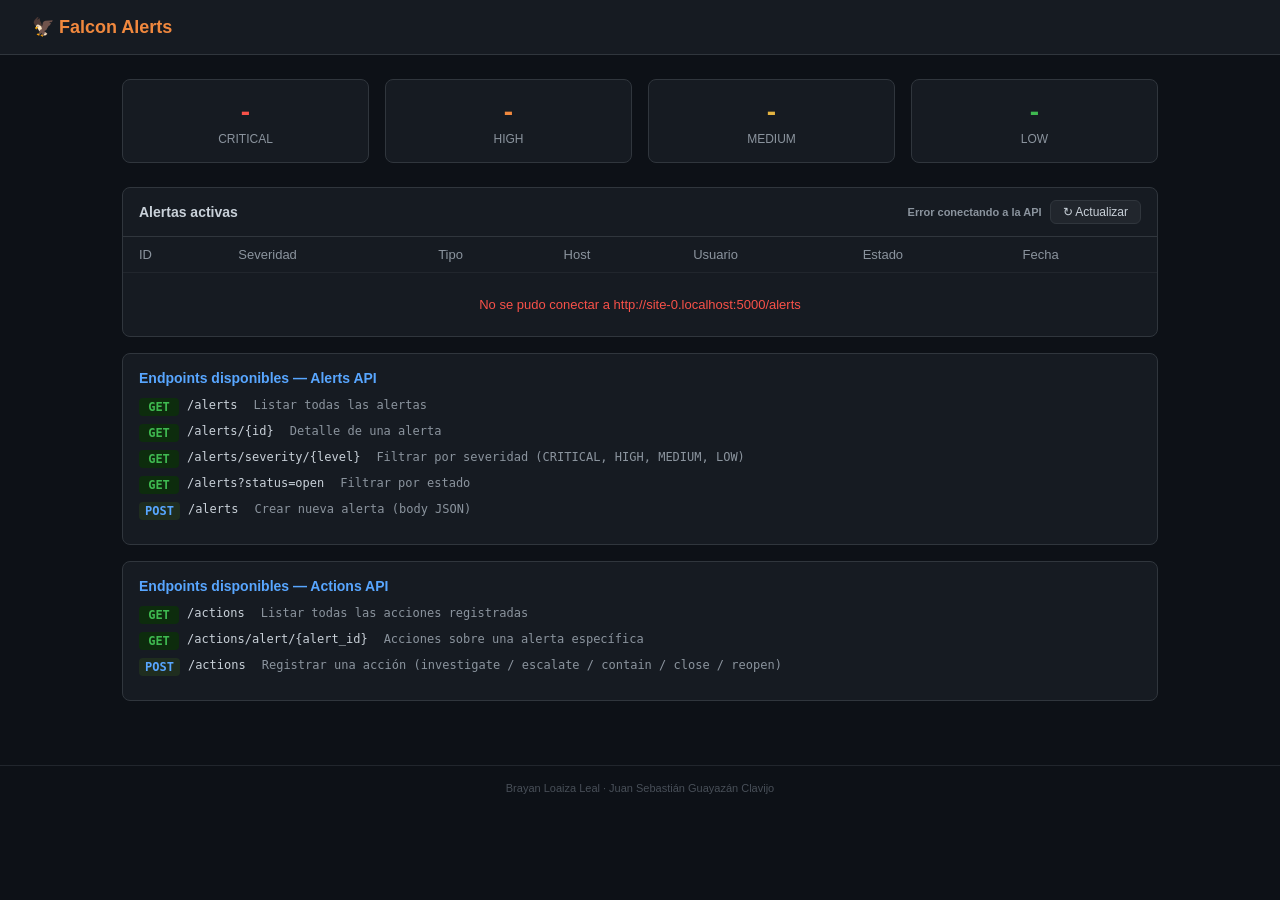
==== frontend/index.html @ 97230bf5 "feat(frontend): replace placeholder with dashboard consuming the alerts and actions APIs" ====
<!DOCTYPE html>
<html lang="es">
<head>
  <meta charset="UTF-8">
  <meta name="viewport" content="width=device-width, initial-scale=1.0">
  <title>Falcon Alerts</title>
  <style>
    * { box-sizing: border-box; margin: 0; padding: 0; }
    body { font-family: 'Segoe UI', Arial, sans-serif; background: #0d1117; color: #c9d1d9; min-height: 100vh; }
    header { background: #161b22; border-bottom: 1px solid #30363d; padding: 16px 32px; display: flex; align-items: center; gap: 16px; }
    header h1 { font-size: 18px; color: #f0883e; font-weight: 600; }
    .container { max-width: 1100px; margin: 0 auto; padding: 24px 32px; }
    .stats { display: grid; grid-template-columns: repeat(4, 1fr); gap: 16px; margin-bottom: 24px; }
    .stat-card { background: #161b22; border: 1px solid #30363d; border-radius: 8px; padding: 16px; text-align: center; }
    .stat-card .num { font-size: 28px; font-weight: 700; }
    .stat-card .label { font-size: 12px; color: #8b949e; margin-top: 4px; }
    .num.critical { color: #f85149; }
    .num.high { color: #f0883e; }
    .num.medium { color: #e3b341; }
    .num.low { color: #3fb950; }
    .panel { background: #161b22; border: 1px solid #30363d; border-radius: 8px; margin-bottom: 16px; }
    .panel-header { padding: 12px 16px; border-bottom: 1px solid #30363d; font-size: 14px; font-weight: 600; display: flex; justify-content: space-between; align-items: center; }
    table { width: 100%; border-collapse: collapse; font-size: 13px; }
    th { padding: 10px 16px; text-align: left; color: #8b949e; font-weight: 500; border-bottom: 1px solid #21262d; }
    td { padding: 10px 16px; border-bottom: 1px solid #21262d; }
    tr:last-child td { border-bottom: none; }
    tr:hover td { background: #1c2128; }
    .badge { padding: 2px 8px; border-radius: 12px; font-size: 11px; font-weight: 600; }
    .badge.CRITICAL { background: #3d0f0f; color: #f85149; border: 1px solid #f85149; }
    .badge.HIGH { background: #3d1f00; color: #f0883e; border: 1px solid #f0883e; }
    .badge.MEDIUM { background: #2d2200; color: #e3b341; border: 1px solid #e3b341; }
    .badge.LOW { background: #0d2c0d; color: #3fb950; border: 1px solid #3fb950; }
    .badge.open { background: #1f2d1f; color: #3fb950; }
    .badge.investigating { background: #1f2230; color: #58a6ff; }
    .badge.closed { background: #21262d; color: #8b949e; }
    .api-section { background: #161b22; border: 1px solid #30363d; border-radius: 8px; padding: 16px; margin-bottom: 16px; }
    .api-section h3 { font-size: 14px; margin-bottom: 12px; color: #58a6ff; }
    .endpoint { display: flex; gap: 8px; align-items: flex-start; margin-bottom: 8px; font-size: 12px; font-family: monospace; }
    .method { padding: 2px 6px; border-radius: 4px; font-weight: 700; min-width: 40px; text-align: center; }
    .method.GET { background: #0d2c0d; color: #3fb950; }
    .method.POST { background: #1f2d1f; color: #58a6ff; }
    .endpoint-path { color: #c9d1d9; }
    .endpoint-desc { color: #8b949e; margin-left: 8px; }
    footer { text-align: center; padding: 16px; font-size: 11px; color: #484f58; border-top: 1px solid #21262d; margin-top: 24px; }
    .refresh-btn { background: #21262d; border: 1px solid #30363d; color: #c9d1d9; padding: 4px 12px; border-radius: 6px; font-size: 12px; cursor: pointer; }
    .refresh-btn:hover { background: #30363d; }
    #status { font-size: 11px; color: #8b949e; }
    .mono { font-family: monospace; font-size: 12px; }
  </style>
</head>
<body>

<header>
  <h1>🦅 Falcon Alerts</h1>
</header>

<div class="container">

  <div class="stats">
    <div class="stat-card"><div class="num critical" id="cnt-critical">-</div><div class="label">CRITICAL</div></div>
    <div class="stat-card"><div class="num high" id="cnt-high">-</div><div class="label">HIGH</div></div>
    <div class="stat-card"><div class="num medium" id="cnt-medium">-</div><div class="label">MEDIUM</div></div>
    <div class="stat-card"><div class="num low" id="cnt-low">-</div><div class="label">LOW</div></div>
  </div>

  <div class="panel">
    <div class="panel-header">
      Alertas activas
      <div style="display:flex;gap:8px;align-items:center">
        <span id="status">cargando...</span>
        <button class="refresh-btn" onclick="loadAlerts()">↻ Actualizar</button>
      </div>
    </div>
    <table>
      <thead>
        <tr>
          <th>ID</th><th>Severidad</th><th>Tipo</th><th>Host</th><th>Usuario</th><th>Estado</th><th>Fecha</th>
        </tr>
      </thead>
      <tbody id="alerts-body">
        <tr><td colspan="7" style="text-align:center;color:#8b949e;padding:24px">Cargando alertas...</td></tr>
      </tbody>
    </table>
  </div>

  <div class="api-section">
    <h3>Endpoints disponibles — Alerts API</h3>
    <div class="endpoint"><span class="method GET">GET</span><span class="endpoint-path">/alerts</span><span class="endpoint-desc">Listar todas las alertas</span></div>
    <div class="endpoint"><span class="method GET">GET</span><span class="endpoint-path">/alerts/{id}</span><span class="endpoint-desc">Detalle de una alerta</span></div>
    <div class="endpoint"><span class="method GET">GET</span><span class="endpoint-path">/alerts/severity/{level}</span><span class="endpoint-desc">Filtrar por severidad (CRITICAL, HIGH, MEDIUM, LOW)</span></div>
    <div class="endpoint"><span class="method GET">GET</span><span class="endpoint-path">/alerts?status=open</span><span class="endpoint-desc">Filtrar por estado</span></div>
    <div class="endpoint"><span class="method POST">POST</span><span class="endpoint-path">/alerts</span><span class="endpoint-desc">Crear nueva alerta (body JSON)</span></div>
  </div>

  <div class="api-section">
    <h3>Endpoints disponibles — Actions API</h3>
    <div class="endpoint"><span class="method GET">GET</span><span class="endpoint-path">/actions</span><span class="endpoint-desc">Listar todas las acciones registradas</span></div>
    <div class="endpoint"><span class="method GET">GET</span><span class="endpoint-path">/actions/alert/{alert_id}</span><span class="endpoint-desc">Acciones sobre una alerta específica</span></div>
    <div class="endpoint"><span class="method POST">POST</span><span class="endpoint-path">/actions</span><span class="endpoint-desc">Registrar una acción (investigate / escalate / contain / close / reopen)</span></div>
  </div>

</div>

<footer>
  Brayan Loaiza Leal · Juan Sebastián Guayazán Clavijo
</footer>

<script>
const ALERTS_API = 'http://' + window.location.hostname + ':5000';

async function loadAlerts() {
  document.getElementById('status').textContent = 'actualizando...';
  try {
    const res = await fetch(ALERTS_API + '/alerts');
    const data = await res.json();
    const alerts = data.alerts || [];

    const counts = { CRITICAL: 0, HIGH: 0, MEDIUM: 0, LOW: 0 };
    alerts.forEach(a => { if (counts[a.severity] !== undefined) counts[a.severity]++; });
    document.getElementById('cnt-critical').textContent = counts.CRITICAL;
    document.getElementById('cnt-high').textContent = counts.HIGH;
    document.getElementById('cnt-medium').textContent = counts.MEDIUM;
    document.getElementById('cnt-low').textContent = counts.LOW;

    const tbody = document.getElementById('alerts-body');
    tbody.innerHTML = alerts.map(a => `
      <tr>
        <td class="mono">${a.id}</td>
        <td><span class="badge ${a.severity}">${a.severity}</span></td>
        <td>${a.type}</td>
        <td class="mono">${a.host}</td>
        <td class="mono">${a.user}</td>
        <td><span class="badge ${a.status}">${a.status}</span></td>
        <td class="mono">${a.created_at.replace('T',' ').replace('Z','')}</td>
      </tr>`).join('');

    document.getElementById('status').textContent = `${alerts.length} alertas · ${new Date().toLocaleTimeString()}`;
  } catch(e) {
    document.getElementById('status').textContent = 'Error conectando a la API';
    document.getElementById('alerts-body').innerHTML =
      '<tr><td colspan="7" style="text-align:center;color:#f85149;padding:24px">No se pudo conectar a ' + ALERTS_API + '/alerts</td></tr>';
  }
}

loadAlerts();
setInterval(loadAlerts, 30000);
</script>
</body>
</html>
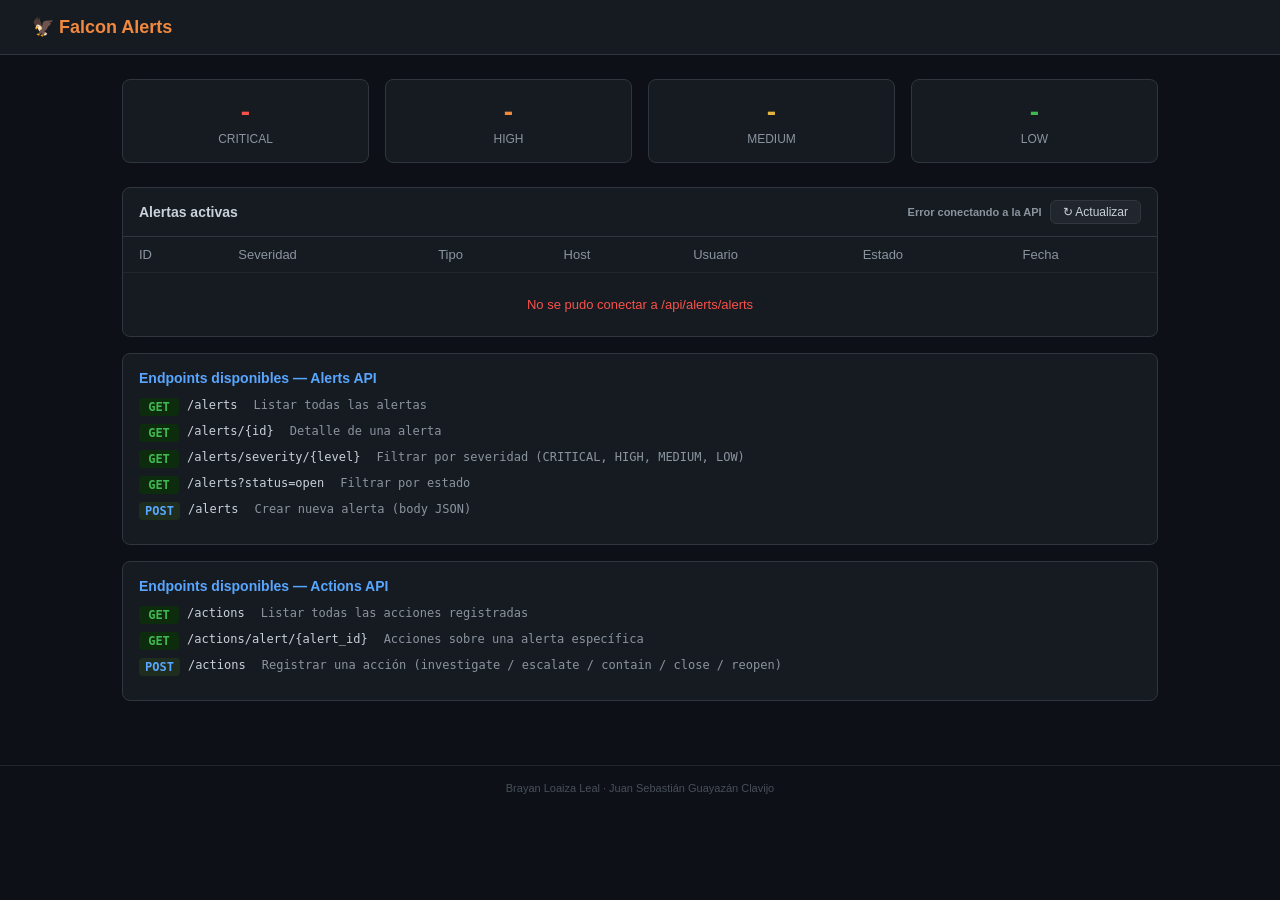
==== commit 221af33c: "fix(frontend): consume alerts API via nginx proxy to avoid CORS block The dashboard called http://<h" ====
--- a/frontend/index.html
+++ b/frontend/index.html
@@ -106,7 +106,7 @@
 </footer>
 
 <script>
-const ALERTS_API = 'http://' + window.location.hostname + ':5000';
+const ALERTS_API = '/api/alerts';
 
 async function loadAlerts() {
   document.getElementById('status').textContent = 'actualizando...';
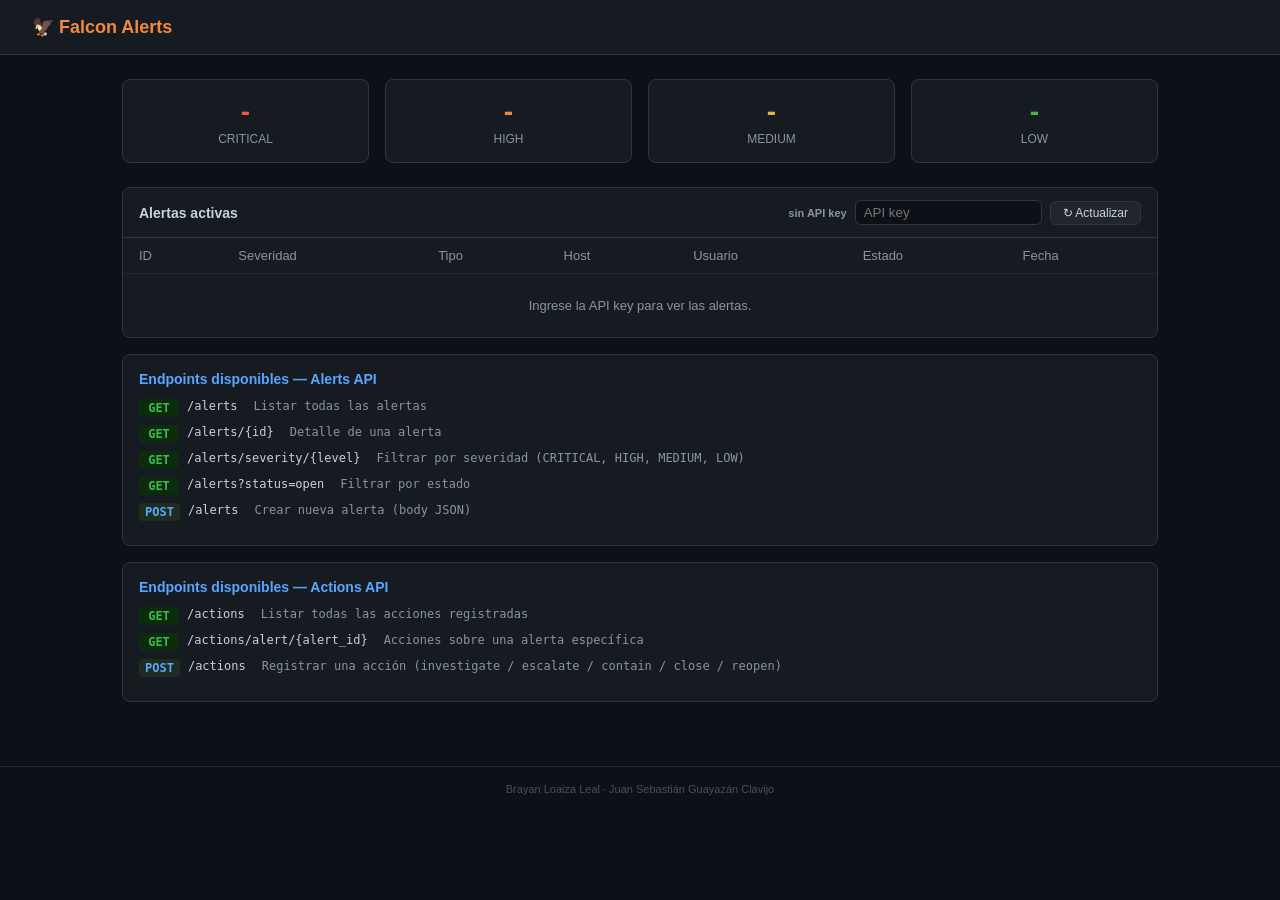
==== commit bcf76565: "fix(frontend): render API data as text and send the API key Remediates stored XSS, CWE-79 (F-01): ta" ====
--- a/frontend/index.html
+++ b/frontend/index.html
@@ -4,49 +4,7 @@
   <meta charset="UTF-8">
   <meta name="viewport" content="width=device-width, initial-scale=1.0">
   <title>Falcon Alerts</title>
-  <style>
-    * { box-sizing: border-box; margin: 0; padding: 0; }
-    body { font-family: 'Segoe UI', Arial, sans-serif; background: #0d1117; color: #c9d1d9; min-height: 100vh; }
-    header { background: #161b22; border-bottom: 1px solid #30363d; padding: 16px 32px; display: flex; align-items: center; gap: 16px; }
-    header h1 { font-size: 18px; color: #f0883e; font-weight: 600; }
-    .container { max-width: 1100px; margin: 0 auto; padding: 24px 32px; }
-    .stats { display: grid; grid-template-columns: repeat(4, 1fr); gap: 16px; margin-bottom: 24px; }
-    .stat-card { background: #161b22; border: 1px solid #30363d; border-radius: 8px; padding: 16px; text-align: center; }
-    .stat-card .num { font-size: 28px; font-weight: 700; }
-    .stat-card .label { font-size: 12px; color: #8b949e; margin-top: 4px; }
-    .num.critical { color: #f85149; }
-    .num.high { color: #f0883e; }
-    .num.medium { color: #e3b341; }
-    .num.low { color: #3fb950; }
-    .panel { background: #161b22; border: 1px solid #30363d; border-radius: 8px; margin-bottom: 16px; }
-    .panel-header { padding: 12px 16px; border-bottom: 1px solid #30363d; font-size: 14px; font-weight: 600; display: flex; justify-content: space-between; align-items: center; }
-    table { width: 100%; border-collapse: collapse; font-size: 13px; }
-    th { padding: 10px 16px; text-align: left; color: #8b949e; font-weight: 500; border-bottom: 1px solid #21262d; }
-    td { padding: 10px 16px; border-bottom: 1px solid #21262d; }
-    tr:last-child td { border-bottom: none; }
-    tr:hover td { background: #1c2128; }
-    .badge { padding: 2px 8px; border-radius: 12px; font-size: 11px; font-weight: 600; }
-    .badge.CRITICAL { background: #3d0f0f; color: #f85149; border: 1px solid #f85149; }
-    .badge.HIGH { background: #3d1f00; color: #f0883e; border: 1px solid #f0883e; }
-    .badge.MEDIUM { background: #2d2200; color: #e3b341; border: 1px solid #e3b341; }
-    .badge.LOW { background: #0d2c0d; color: #3fb950; border: 1px solid #3fb950; }
-    .badge.open { background: #1f2d1f; color: #3fb950; }
-    .badge.investigating { background: #1f2230; color: #58a6ff; }
-    .badge.closed { background: #21262d; color: #8b949e; }
-    .api-section { background: #161b22; border: 1px solid #30363d; border-radius: 8px; padding: 16px; margin-bottom: 16px; }
-    .api-section h3 { font-size: 14px; margin-bottom: 12px; color: #58a6ff; }
-    .endpoint { display: flex; gap: 8px; align-items: flex-start; margin-bottom: 8px; font-size: 12px; font-family: monospace; }
-    .method { padding: 2px 6px; border-radius: 4px; font-weight: 700; min-width: 40px; text-align: center; }
-    .method.GET { background: #0d2c0d; color: #3fb950; }
-    .method.POST { background: #1f2d1f; color: #58a6ff; }
-    .endpoint-path { color: #c9d1d9; }
-    .endpoint-desc { color: #8b949e; margin-left: 8px; }
-    footer { text-align: center; padding: 16px; font-size: 11px; color: #484f58; border-top: 1px solid #21262d; margin-top: 24px; }
-    .refresh-btn { background: #21262d; border: 1px solid #30363d; color: #c9d1d9; padding: 4px 12px; border-radius: 6px; font-size: 12px; cursor: pointer; }
-    .refresh-btn:hover { background: #30363d; }
-    #status { font-size: 11px; color: #8b949e; }
-    .mono { font-family: monospace; font-size: 12px; }
-  </style>
+  <link rel="stylesheet" href="styles.css">
 </head>
 <body>
 
@@ -66,9 +24,10 @@
   <div class="panel">
     <div class="panel-header">
       Alertas activas
-      <div style="display:flex;gap:8px;align-items:center">
-        <span id="status">cargando...</span>
-        <button class="refresh-btn" onclick="loadAlerts()">↻ Actualizar</button>
+      <div class="panel-actions">
+        <span id="status">sin API key</span>
+        <input id="api-key" class="api-key-input" type="password" placeholder="API key" autocomplete="off">
+        <button id="refresh" class="refresh-btn">↻ Actualizar</button>
       </div>
     </div>
     <table>
@@ -78,7 +37,7 @@
         </tr>
       </thead>
       <tbody id="alerts-body">
-        <tr><td colspan="7" style="text-align:center;color:#8b949e;padding:24px">Cargando alertas...</td></tr>
+        <tr><td colspan="7" class="message-cell">Ingrese la API key para ver las alertas.</td></tr>
       </tbody>
     </table>
   </div>
@@ -105,45 +64,6 @@
   Brayan Loaiza Leal · Juan Sebastián Guayazán Clavijo
 </footer>
 
-<script>
-const ALERTS_API = '/api/alerts';
-
-async function loadAlerts() {
-  document.getElementById('status').textContent = 'actualizando...';
-  try {
-    const res = await fetch(ALERTS_API + '/alerts');
-    const data = await res.json();
-    const alerts = data.alerts || [];
-
-    const counts = { CRITICAL: 0, HIGH: 0, MEDIUM: 0, LOW: 0 };
-    alerts.forEach(a => { if (counts[a.severity] !== undefined) counts[a.severity]++; });
-    document.getElementById('cnt-critical').textContent = counts.CRITICAL;
-    document.getElementById('cnt-high').textContent = counts.HIGH;
-    document.getElementById('cnt-medium').textContent = counts.MEDIUM;
-    document.getElementById('cnt-low').textContent = counts.LOW;
-
-    const tbody = document.getElementById('alerts-body');
-    tbody.innerHTML = alerts.map(a => `
-      <tr>
-        <td class="mono">${a.id}</td>
-        <td><span class="badge ${a.severity}">${a.severity}</span></td>
-        <td>${a.type}</td>
-        <td class="mono">${a.host}</td>
-        <td class="mono">${a.user}</td>
-        <td><span class="badge ${a.status}">${a.status}</span></td>
-        <td class="mono">${a.created_at.replace('T',' ').replace('Z','')}</td>
-      </tr>`).join('');
-
-    document.getElementById('status').textContent = `${alerts.length} alertas · ${new Date().toLocaleTimeString()}`;
-  } catch(e) {
-    document.getElementById('status').textContent = 'Error conectando a la API';
-    document.getElementById('alerts-body').innerHTML =
-      '<tr><td colspan="7" style="text-align:center;color:#f85149;padding:24px">No se pudo conectar a ' + ALERTS_API + '/alerts</td></tr>';
-  }
-}
-
-loadAlerts();
-setInterval(loadAlerts, 30000);
-</script>
+<script src="app.js"></script>
 </body>
 </html>
--- a/frontend/styles.css
+++ b/frontend/styles.css
@@ -0,0 +1,45 @@
+* { box-sizing: border-box; margin: 0; padding: 0; }
+body { font-family: 'Segoe UI', Arial, sans-serif; background: #0d1117; color: #c9d1d9; min-height: 100vh; }
+header { background: #161b22; border-bottom: 1px solid #30363d; padding: 16px 32px; display: flex; align-items: center; gap: 16px; }
+header h1 { font-size: 18px; color: #f0883e; font-weight: 600; }
+.container { max-width: 1100px; margin: 0 auto; padding: 24px 32px; }
+.stats { display: grid; grid-template-columns: repeat(4, 1fr); gap: 16px; margin-bottom: 24px; }
+.stat-card { background: #161b22; border: 1px solid #30363d; border-radius: 8px; padding: 16px; text-align: center; }
+.stat-card .num { font-size: 28px; font-weight: 700; }
+.stat-card .label { font-size: 12px; color: #8b949e; margin-top: 4px; }
+.num.critical { color: #f85149; }
+.num.high { color: #f0883e; }
+.num.medium { color: #e3b341; }
+.num.low { color: #3fb950; }
+.panel { background: #161b22; border: 1px solid #30363d; border-radius: 8px; margin-bottom: 16px; }
+.panel-header { padding: 12px 16px; border-bottom: 1px solid #30363d; font-size: 14px; font-weight: 600; display: flex; justify-content: space-between; align-items: center; }
+table { width: 100%; border-collapse: collapse; font-size: 13px; }
+th { padding: 10px 16px; text-align: left; color: #8b949e; font-weight: 500; border-bottom: 1px solid #21262d; }
+td { padding: 10px 16px; border-bottom: 1px solid #21262d; }
+tr:last-child td { border-bottom: none; }
+tr:hover td { background: #1c2128; }
+.badge { padding: 2px 8px; border-radius: 12px; font-size: 11px; font-weight: 600; }
+.badge.CRITICAL { background: #3d0f0f; color: #f85149; border: 1px solid #f85149; }
+.badge.HIGH { background: #3d1f00; color: #f0883e; border: 1px solid #f0883e; }
+.badge.MEDIUM { background: #2d2200; color: #e3b341; border: 1px solid #e3b341; }
+.badge.LOW { background: #0d2c0d; color: #3fb950; border: 1px solid #3fb950; }
+.badge.open { background: #1f2d1f; color: #3fb950; }
+.badge.investigating { background: #1f2230; color: #58a6ff; }
+.badge.closed { background: #21262d; color: #8b949e; }
+.api-section { background: #161b22; border: 1px solid #30363d; border-radius: 8px; padding: 16px; margin-bottom: 16px; }
+.api-section h3 { font-size: 14px; margin-bottom: 12px; color: #58a6ff; }
+.endpoint { display: flex; gap: 8px; align-items: flex-start; margin-bottom: 8px; font-size: 12px; font-family: monospace; }
+.method { padding: 2px 6px; border-radius: 4px; font-weight: 700; min-width: 40px; text-align: center; }
+.method.GET { background: #0d2c0d; color: #3fb950; }
+.method.POST { background: #1f2d1f; color: #58a6ff; }
+.endpoint-path { color: #c9d1d9; }
+.endpoint-desc { color: #8b949e; margin-left: 8px; }
+footer { text-align: center; padding: 16px; font-size: 11px; color: #484f58; border-top: 1px solid #21262d; margin-top: 24px; }
+.refresh-btn { background: #21262d; border: 1px solid #30363d; color: #c9d1d9; padding: 4px 12px; border-radius: 6px; font-size: 12px; cursor: pointer; }
+.refresh-btn:hover { background: #30363d; }
+#status { font-size: 11px; color: #8b949e; }
+.mono { font-family: monospace; font-size: 12px; }
+.panel-actions { display: flex; gap: 8px; align-items: center; }
+.message-cell { text-align: center; color: #8b949e; padding: 24px; }
+.message-cell.error { color: #f85149; }
+.api-key-input { background: #0d1117; border: 1px solid #30363d; border-radius: 6px; color: #c9d1d9; padding: 4px 8px; }
